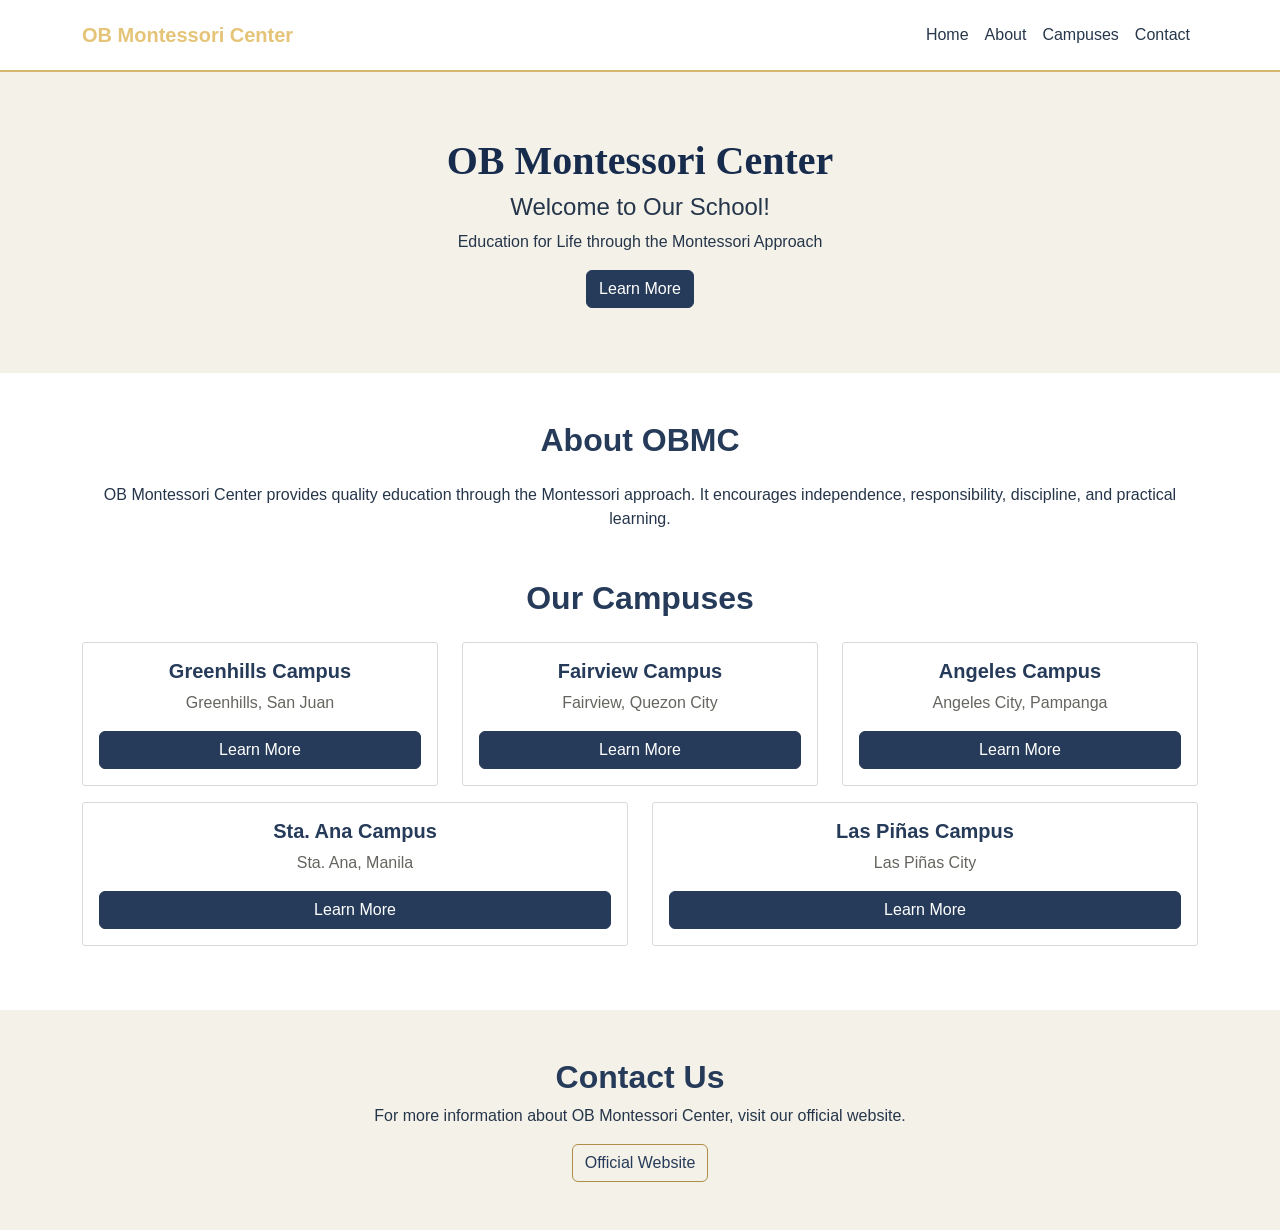
==== index.html @ 90a53226 "Add files via upload" ====
<!DOCTYPE html>
<html lang="en">

<head>
    <title>OB Montessori Center | Home</title>
    <meta charset="utf-8">
    <meta name="viewport" content="width=device-width, initial-scale=1">

    <link href="https://cdn.jsdelivr.net/npm/bootstrap@5.3.3/dist/css/bootstrap.min.css" rel="stylesheet">

    <link rel="stylesheet" href="style.css">
</head>

<body>

    <nav class="navbar navbar-expand-lg navbar-dark">
        <div class="container">
            <a class="navbar-brand fw-bold" href="#home">OB Montessori Center</a>

            <button class="navbar-toggler" type="button" data-bs-toggle="collapse" data-bs-target="#navbarNav">
                <span class="navbar-toggler-icon"></span>
            </button>

            <div class="collapse navbar-collapse" id="navbarNav">
                <ul class="navbar-nav ms-auto">
                    <li class="nav-item"><a class="nav-link active" href="#home">Home</a></li>
                    <li class="nav-item"><a class="nav-link" href="#about">About</a></li>
                    <li class="nav-item"><a class="nav-link" href="#campuses">Campuses</a></li>
                    <li class="nav-item"><a class="nav-link" href="#contact">Contact</a></li>
                </ul>
            </div>
        </div>
    </nav>

    <section id="home" class="welcome text-center">
        <div class="container">
            <h1 class="fw-bold">OB Montessori Center</h1>
            <h4>Welcome to Our School!</h4>
            <p>Education for Life through the Montessori Approach</p>
            <a href="#about" class="btn btn-primary">Learn More</a>
        </div>
    </section>

    <section id="about" class="container my-5">
        <h2 class="text-center fw-bold mb-4">About OBMC</h2>
        <p class="text-center">
            OB Montessori Center provides quality education through
            the Montessori approach. It encourages independence,
            responsibility, discipline, and practical learning.
        </p>
    </section>

    <section id="campuses" class="container my-5">
        <h2 class="text-center fw-bold mb-4">Our Campuses</h2>

        <div class="row">

            <div class="col-md-4 mb-3">
                <div class="card text-center p-3 h-100">
                    <h5>Greenhills Campus</h5>
                    <p>Greenhills, San Juan</p>
                    <a href="#contact" class="btn btn-primary">Learn More</a>
                </div>
            </div>

            <div class="col-md-4 mb-3">
                <div class="card text-center p-3 h-100">
                    <h5>Fairview Campus</h5>
                    <p>Fairview, Quezon City</p>
                    <a href="#contact" class="btn btn-primary">Learn More</a>
                </div>
            </div>

            <div class="col-md-4 mb-3">
                <div class="card text-center p-3 h-100">
                    <h5>Angeles Campus</h5>
                    <p>Angeles City, Pampanga</p>
                    <a href="#contact" class="btn btn-primary">Learn More</a>
                </div>
            </div>

            <div class="col-md-6 mb-3">
                <div class="card text-center p-3 h-100">
                    <h5>Sta. Ana Campus</h5>
                    <p>Sta. Ana, Manila</p>
                    <a href="#contact" class="btn btn-primary">Learn More</a>
                </div>
            </div>

            <div class="col-md-6 mb-3">
                <div class="card text-center p-3 h-100">
                    <h5>Las Piñas Campus</h5>
                    <p>Las Piñas City</p>
                    <a href="#contact" class="btn btn-primary">Learn More</a>
                </div>
            </div>

        </div>
    </section>

    <section id="contact" class="contact text-center py-5">
        <div class="container">
            <h2 class="fw-bold">Contact Us</h2>
            <p>For more information about OB Montessori Center, visit our official website.</p>
            <a href="https://www.obmontessori.edu.ph/" target="_blank" class="btn btn-outline-primary">
                Official Website
            </a>
        </div>
    </section>

    <script src="https://cdn.jsdelivr.net/npm/bootstrap@5.3.3/dist/js/bootstrap.bundle.min.js"></script>

</body>
</html>
---- style.css ----
body {
    font-family: 'Gill sans', sans-serif;
    background-color: #ffffff;
    color: #26364a;
}
.navbar {
    padding: 15px;
    background-color: white !important;
    border-bottom: 2px solid #d6b66c;
}
.navbar-brand {
    font-family: Gill Sans, sans-serif;
    color: #e5c477 !important;
    font-weight: bold;
}
.nav-link {
    color: #26364a !important;
}
.nav-link:hover {
    color: #b08d45 !important;
}
.welcome {
    background-color: #f4f1e9;
    padding: 65px 20px;
    text-align: left;
}
.welcome h1 {
    font-family: Georgia, serif;
    color: #172b4d;
}
h2 {
    color: #263b59;
}
.card {
    background: white;
    border: 1px solid #d9d9d9;
    border-radius: 3px;
    transition: 0.2s;
}
.card h5 {
    color: #263b59;
    font-weight: bold;
}
.card p {
    color: #66645f;
}
.card:hover {
    border-color: #b08d45;
}
.contact {
    background-color: #f4f1e9;
}
.btn-primary {
    background-color: #263b59;
    border-color: #263b59;
    color: white;
}

.btn-primary:hover {
    background-color: #b08d45;
    border-color: #b08d45;
    color: white;
}
.btn-outline-primary {
    color: #263b59;
    border-color: #b08d45;
}

.btn-outline-primary:hover {
    background-color: #263b59;
    border-color: #263b59;
    color: white;
}
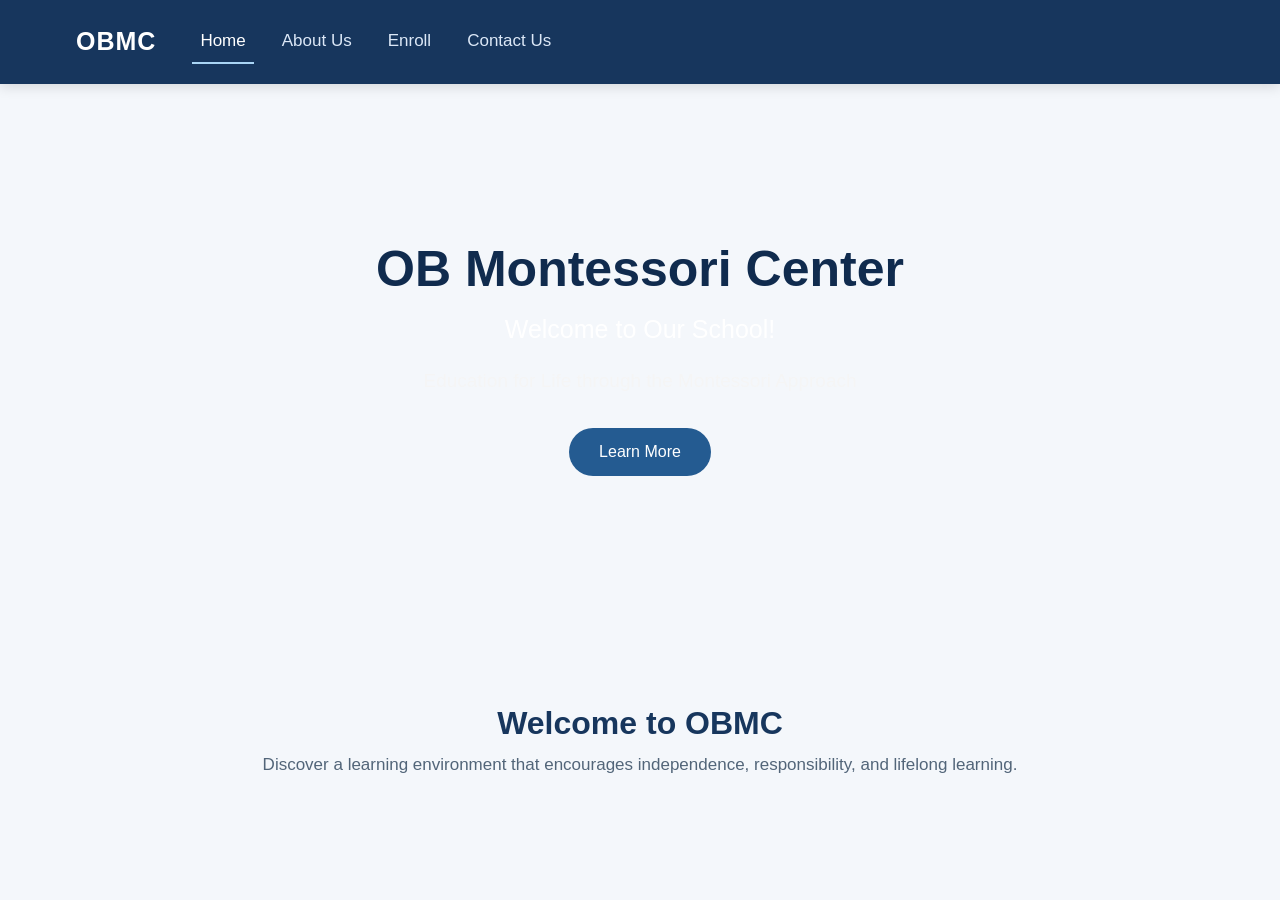
==== commit a69ff131: "Add files via upload" ====
--- a/index.html
+++ b/index.html
@@ -1,114 +1,56 @@
 <!DOCTYPE html>
 <html lang="en">
-
 <head>
     <title>OB Montessori Center | Home</title>
     <meta charset="utf-8">
     <meta name="viewport" content="width=device-width, initial-scale=1">
 
     <link href="https://cdn.jsdelivr.net/npm/bootstrap@5.3.3/dist/css/bootstrap.min.css" rel="stylesheet">
-
     <link rel="stylesheet" href="style.css">
 </head>
-
 <body>
 
-    <nav class="navbar navbar-expand-lg navbar-dark">
-        <div class="container">
-            <a class="navbar-brand fw-bold" href="#home">OB Montessori Center</a>
+<nav class="navbar navbar-expand-sm navbar-dark bg-dark">
+    <div class="container-fluid">
+        <a class="navbar-brand fw-bold" href="index.html">OBMC</a>
 
-            <button class="navbar-toggler" type="button" data-bs-toggle="collapse" data-bs-target="#navbarNav">
-                <span class="navbar-toggler-icon"></span>
-            </button>
+        <button class="navbar-toggler" type="button" data-bs-toggle="collapse" data-bs-target="#mynavbar">
+            <span class="navbar-toggler-icon"></span>
+        </button>
 
-            <div class="collapse navbar-collapse" id="navbarNav">
-                <ul class="navbar-nav ms-auto">
-                    <li class="nav-item"><a class="nav-link active" href="#home">Home</a></li>
-                    <li class="nav-item"><a class="nav-link" href="#about">About</a></li>
-                    <li class="nav-item"><a class="nav-link" href="#campuses">Campuses</a></li>
-                    <li class="nav-item"><a class="nav-link" href="#contact">Contact</a></li>
-                </ul>
-            </div>
+        <div class="collapse navbar-collapse" id="mynavbar">
+            <ul class="navbar-nav me-auto">
+                <li class="nav-item">
+                    <a class="nav-link active" href="index.html">Home</a>
+                </li>
+                <li class="nav-item">
+                    <a class="nav-link" href="about.html">About Us</a>
+                </li>
+                <li class="nav-item">
+                    <a class="nav-link" href="enroll.html">Enroll</a>
+                </li>
+                <li class="nav-item">
+                    <a class="nav-link" href="contact.html">Contact Us</a>
+                </li>
+            </ul>
         </div>
-    </nav>
+    </div>
+</nav>
 
-    <section id="home" class="welcome text-center">
-        <div class="container">
-            <h1 class="fw-bold">OB Montessori Center</h1>
-            <h4>Welcome to Our School!</h4>
-            <p>Education for Life through the Montessori Approach</p>
-            <a href="#about" class="btn btn-primary">Learn More</a>
-        </div>
-    </section>
+<div class="welcome text-center">
+    <div class="container">
+        <h1 class="fw-bold">OB Montessori Center</h1>
+        <h4>Welcome to Our School!</h4>
+        <p>Education for Life through the Montessori Approach</p>
+        <a href="about.html" class="btn btn-primary">Learn More</a>
+    </div>
+</div>
 
-    <section id="about" class="container my-5">
-        <h2 class="text-center fw-bold mb-4">About OBMC</h2>
-        <p class="text-center">
-            OB Montessori Center provides quality education through
-            the Montessori approach. It encourages independence,
-            responsibility, discipline, and practical learning.
-        </p>
-    </section>
+<div class="container text-center my-5">
+    <h2>Welcome to OBMC</h2>
+    <p>Discover a learning environment that encourages independence, responsibility, and lifelong learning.</p>
+</div>
 
-    <section id="campuses" class="container my-5">
-        <h2 class="text-center fw-bold mb-4">Our Campuses</h2>
-
-        <div class="row">
-
-            <div class="col-md-4 mb-3">
-                <div class="card text-center p-3 h-100">
-                    <h5>Greenhills Campus</h5>
-                    <p>Greenhills, San Juan</p>
-                    <a href="#contact" class="btn btn-primary">Learn More</a>
-                </div>
-            </div>
-
-            <div class="col-md-4 mb-3">
-                <div class="card text-center p-3 h-100">
-                    <h5>Fairview Campus</h5>
-                    <p>Fairview, Quezon City</p>
-                    <a href="#contact" class="btn btn-primary">Learn More</a>
-                </div>
-            </div>
-
-            <div class="col-md-4 mb-3">
-                <div class="card text-center p-3 h-100">
-                    <h5>Angeles Campus</h5>
-                    <p>Angeles City, Pampanga</p>
-                    <a href="#contact" class="btn btn-primary">Learn More</a>
-                </div>
-            </div>
-
-            <div class="col-md-6 mb-3">
-                <div class="card text-center p-3 h-100">
-                    <h5>Sta. Ana Campus</h5>
-                    <p>Sta. Ana, Manila</p>
-                    <a href="#contact" class="btn btn-primary">Learn More</a>
-                </div>
-            </div>
-
-            <div class="col-md-6 mb-3">
-                <div class="card text-center p-3 h-100">
-                    <h5>Las Piñas Campus</h5>
-                    <p>Las Piñas City</p>
-                    <a href="#contact" class="btn btn-primary">Learn More</a>
-                </div>
-            </div>
-
-        </div>
-    </section>
-
-    <section id="contact" class="contact text-center py-5">
-        <div class="container">
-            <h2 class="fw-bold">Contact Us</h2>
-            <p>For more information about OB Montessori Center, visit our official website.</p>
-            <a href="https://www.obmontessori.edu.ph/" target="_blank" class="btn btn-outline-primary">
-                Official Website
-            </a>
-        </div>
-    </section>
-
-    <script src="https://cdn.jsdelivr.net/npm/bootstrap@5.3.3/dist/js/bootstrap.bundle.min.js"></script>
-
+<script src="https://cdn.jsdelivr.net/npm/bootstrap@5.3.3/dist/js/bootstrap.bundle.min.js"></script>
 </body>
 </html>
--- a/style.css
+++ b/style.css
@@ -1,73 +1,145 @@
+* {
+    box-sizing: border-box;
+}
+
 body {
-    font-family: 'Gill sans', sans-serif;
-    background-color: #ffffff;
-    color: #26364a;
+    font-family: "Gill Sans", "Gill Sans MT", sans-serif;
+    background-color: #f4f7fb;
+    color: #263c59;
+    margin: 0;
 }
+
 .navbar {
-    padding: 15px;
-    background-color: white !important;
-    border-bottom: 2px solid #d6b66c;
+    background-color: #17365d !important;
+    padding: 18px 5%;
+    box-shadow: 0px 3px 12px #00000020;
 }
+
 .navbar-brand {
-    font-family: Gill Sans, sans-serif;
-    color: #e5c477 !important;
+    color: white !important;
+    font-size: 25px;
     font-weight: bold;
+    letter-spacing: 1px;
 }
+
 .nav-link {
-    color: #26364a !important;
+    color: #dce8f7 !important;
+    font-size: 17px;
+    margin-left: 20px;
+    transition: 0.3s;
 }
-.nav-link:hover {
-    color: #b08d45 !important;
+
+.nav-link:hover,
+.nav-link.active {
+    color: white !important;
+    border-bottom: 2px solid #a9d5f5;
 }
+
 .welcome {
-    background-color: #f4f1e9;
-    padding: 65px 20px;
-    text-align: left;
-}
-.welcome h1 {
-    font-family: Georgia, serif;
-    color: #172b4d;
-}
-h2 {
-    color: #263b59;
-}
-.card {
-    background: white;
-    border: 1px solid #d9d9d9;
-    border-radius: 3px;
-    transition: 0.2s;
-}
-.card h5 {
-    color: #263b59;
-    font-weight: bold;
-}
-.card p {
-    color: #66645f;
-}
-.card:hover {
-    border-color: #b08d45;
-}
-.contact {
-    background-color: #f4f1e9;
-}
-.btn-primary {
-    background-color: #263b59;
-    border-color: #263b59;
+    background-image: url("https://images.squarespace-cdn.com/content/v1/664c7ae50eea9c731b37e817/a9259b22-04aa-4cb7-900a-c12edeacb745/DSC06837.jpg");
+    background-size: cover;
+    background-position: center;
+    background-repeat: no-repeat;
+    padding: 130px 20px;
+    text-align: center;
     color: white;
 }
 
-.btn-primary:hover {
-    background-color: #b08d45;
-    border-color: #b08d45;
-    color: white;
-}
-.btn-outline-primary {
-    color: #263b59;
-    border-color: #b08d45;
+.welcome h1 {
+    font-size: 50px;
+    font-weight: bold;
+    color: #102b4e;
+    margin-bottom: 15px;
 }
 
-.btn-outline-primary:hover {
-    background-color: #263b59;
-    border-color: #263b59;
+.welcome h4 {
+    font-size: 25px;
+    color: l;
+}
+
+.welcome p {
+    font-size: 19px;
+    color: whitesmoke;
+    margin: 20px 0 30px;
+}
+
+h1, h2, h3 {
+    color: #17365d;
+    font-weight: bold;
+}
+
+h1 {
+    margin-bottom: 20px;
+}
+
+p {
+    color: #526579;
+    line-height: 1.8;
+    font-size: 17px;
+}
+
+.container {
+    padding-top: 25px;
+    padding-bottom: 25px;
+}
+
+.btn-primary {
+    background-color: #245b91 !important;
+    border: none !important;
     color: white;
+    border-radius: 25px;
+    padding: 12px 30px;
+    font-size: 16px;
+    transition: 0.3s;
+}
+
+.btn-primary:hover {
+    background-color: #17365d !important;
+    transform: translateY(-2px);
+}
+
+form {
+    max-width: 600px;
+    margin: 30px auto;
+    padding: 35px;
+    background-color: white;
+    border-radius: 15px;
+    box-shadow: 0 5px 20px #1e3c6414;
+}
+
+.form-label {
+    color: #294766;
+    font-weight: bold;
+}
+
+.form-control {
+    border: 1px solid #d8e3ef;
+    border-radius: 8px;
+    padding: 12px;
+}
+
+@media screen and (max-width: 576px) {
+    .navbar {
+        padding: 15px 20px;
+    }
+
+    .welcome {
+        padding: 85px 20px;
+    }
+
+    .welcome h1 {
+        font-size: 34px;
+    }
+
+    .welcome h4 {
+        font-size: 20px;
+    }
+
+    .welcome p {
+        font-size: 16px;
+    }
+
+    form {
+        padding: 22px;
+    }
 }
